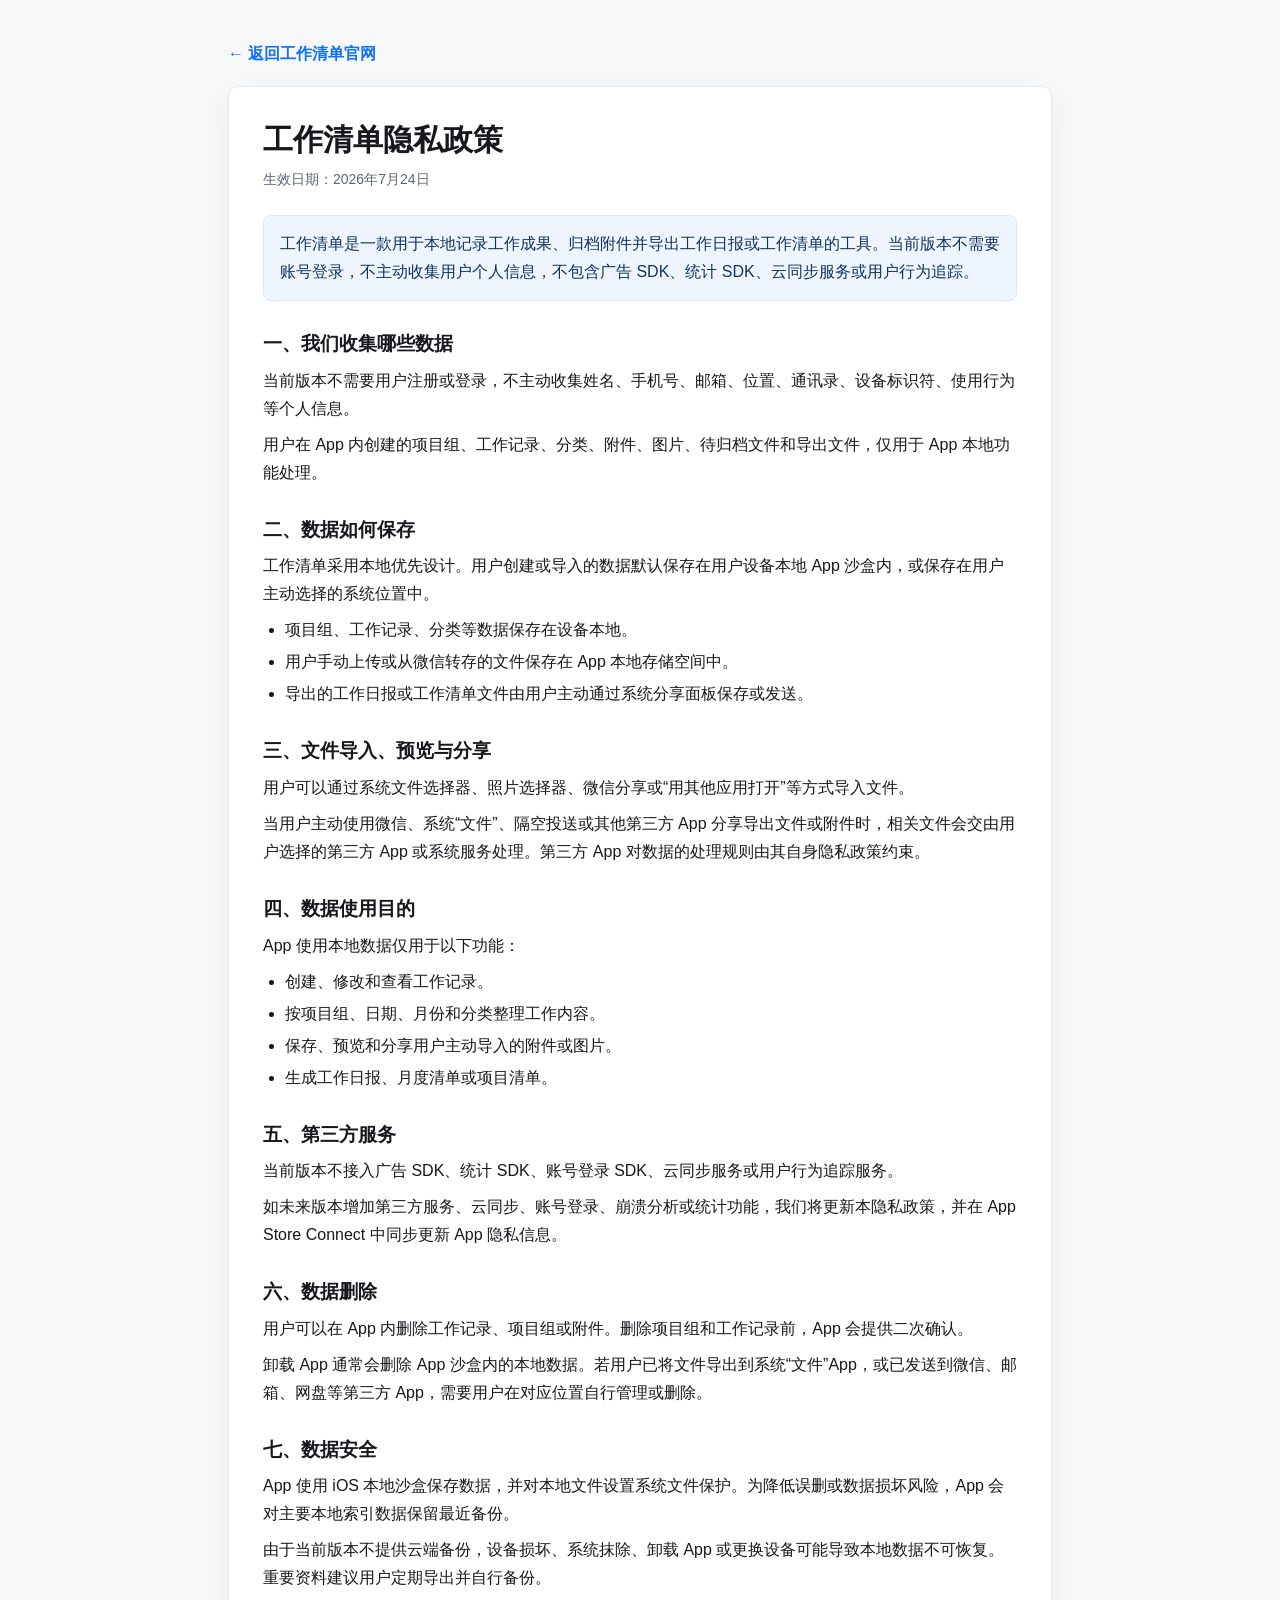
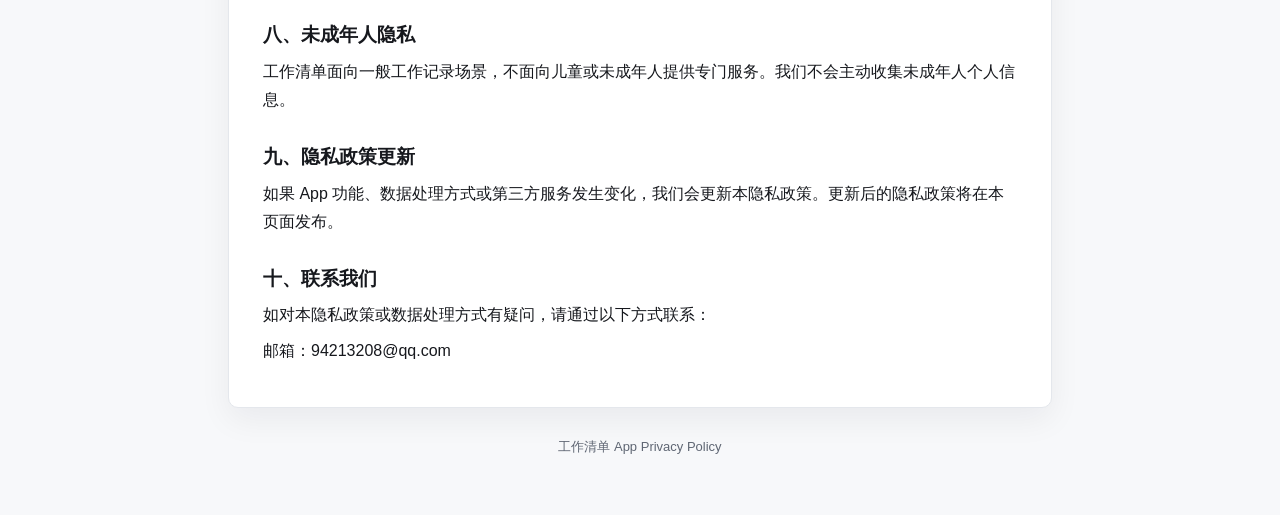
==== privacy/index.html @ f8ee0b87 "Publish WorkList promotional website" ====
<!doctype html>
<html lang="zh-CN">
<head>
  <meta charset="utf-8">
  <meta name="viewport" content="width=device-width, initial-scale=1">
  <title>工作清单隐私政策｜WorkList</title>
  <meta name="description" content="工作清单 App 隐私政策">
  <style>
    :root {
      color-scheme: light;
      --bg: #f7f8fa;
      --card: #ffffff;
      --text: #16181d;
      --muted: #5f6673;
      --border: #e4e7ec;
      --accent: #0f6fff;
    }

    * {
      box-sizing: border-box;
    }

    body {
      margin: 0;
      background: var(--bg);
      color: var(--text);
      font-family: -apple-system, BlinkMacSystemFont, "Segoe UI", "PingFang SC", "Hiragino Sans GB", "Microsoft YaHei", sans-serif;
      line-height: 1.75;
    }

    .back { display:inline-flex; margin-bottom:18px; text-decoration:none; font-weight:600; }
    main {
      max-width: 860px;
      margin: 0 auto;
      padding: 40px 18px 56px;
    }

    article {
      background: var(--card);
      border: 1px solid var(--border);
      border-radius: 10px;
      padding: 34px;
      box-shadow: 0 12px 32px rgba(18, 24, 40, 0.06);
    }

    h1 {
      margin: 0 0 8px;
      font-size: 30px;
      line-height: 1.25;
    }

    h2 {
      margin: 30px 0 10px;
      font-size: 19px;
      line-height: 1.35;
    }

    p {
      margin: 8px 0;
    }

    ul {
      margin: 8px 0 0;
      padding-left: 22px;
    }

    li {
      margin: 4px 0;
    }

    .meta {
      margin-bottom: 24px;
      color: var(--muted);
      font-size: 14px;
    }

    .summary {
      padding: 14px 16px;
      background: #eef5ff;
      border: 1px solid #d8e8ff;
      border-radius: 8px;
      color: #12335f;
    }

    a {
      color: var(--accent);
    }

    footer {
      margin-top: 28px;
      color: var(--muted);
      font-size: 13px;
      text-align: center;
    }

    @media (max-width: 640px) {
      main {
        padding: 18px 12px 36px;
      }

      article {
        padding: 22px;
      }

      h1 {
        font-size: 25px;
      }
    }
  </style>
</head>
<body>
  <main>
    <a class="back" href="../">← 返回工作清单官网</a>
    <article>
      <h1>工作清单隐私政策</h1>
      <p class="meta">生效日期：2026年7月24日</p>

      <p class="summary">
        工作清单是一款用于本地记录工作成果、归档附件并导出工作日报或工作清单的工具。当前版本不需要账号登录，不主动收集用户个人信息，不包含广告 SDK、统计 SDK、云同步服务或用户行为追踪。
      </p>

      <h2>一、我们收集哪些数据</h2>
      <p>当前版本不需要用户注册或登录，不主动收集姓名、手机号、邮箱、位置、通讯录、设备标识符、使用行为等个人信息。</p>
      <p>用户在 App 内创建的项目组、工作记录、分类、附件、图片、待归档文件和导出文件，仅用于 App 本地功能处理。</p>

      <h2>二、数据如何保存</h2>
      <p>工作清单采用本地优先设计。用户创建或导入的数据默认保存在用户设备本地 App 沙盒内，或保存在用户主动选择的系统位置中。</p>
      <ul>
        <li>项目组、工作记录、分类等数据保存在设备本地。</li>
        <li>用户手动上传或从微信转存的文件保存在 App 本地存储空间中。</li>
        <li>导出的工作日报或工作清单文件由用户主动通过系统分享面板保存或发送。</li>
      </ul>

      <h2>三、文件导入、预览与分享</h2>
      <p>用户可以通过系统文件选择器、照片选择器、微信分享或“用其他应用打开”等方式导入文件。</p>
      <p>当用户主动使用微信、系统“文件”、隔空投送或其他第三方 App 分享导出文件或附件时，相关文件会交由用户选择的第三方 App 或系统服务处理。第三方 App 对数据的处理规则由其自身隐私政策约束。</p>

      <h2>四、数据使用目的</h2>
      <p>App 使用本地数据仅用于以下功能：</p>
      <ul>
        <li>创建、修改和查看工作记录。</li>
        <li>按项目组、日期、月份和分类整理工作内容。</li>
        <li>保存、预览和分享用户主动导入的附件或图片。</li>
        <li>生成工作日报、月度清单或项目清单。</li>
      </ul>

      <h2>五、第三方服务</h2>
      <p>当前版本不接入广告 SDK、统计 SDK、账号登录 SDK、云同步服务或用户行为追踪服务。</p>
      <p>如未来版本增加第三方服务、云同步、账号登录、崩溃分析或统计功能，我们将更新本隐私政策，并在 App Store Connect 中同步更新 App 隐私信息。</p>

      <h2>六、数据删除</h2>
      <p>用户可以在 App 内删除工作记录、项目组或附件。删除项目组和工作记录前，App 会提供二次确认。</p>
      <p>卸载 App 通常会删除 App 沙盒内的本地数据。若用户已将文件导出到系统“文件”App，或已发送到微信、邮箱、网盘等第三方 App，需要用户在对应位置自行管理或删除。</p>

      <h2>七、数据安全</h2>
      <p>App 使用 iOS 本地沙盒保存数据，并对本地文件设置系统文件保护。为降低误删或数据损坏风险，App 会对主要本地索引数据保留最近备份。</p>
      <p>由于当前版本不提供云端备份，设备损坏、系统抹除、卸载 App 或更换设备可能导致本地数据不可恢复。重要资料建议用户定期导出并自行备份。</p>

      <h2>八、未成年人隐私</h2>
      <p>工作清单面向一般工作记录场景，不面向儿童或未成年人提供专门服务。我们不会主动收集未成年人个人信息。</p>

      <h2>九、隐私政策更新</h2>
      <p>如果 App 功能、数据处理方式或第三方服务发生变化，我们会更新本隐私政策。更新后的隐私政策将在本页面发布。</p>

      <h2>十、联系我们</h2>
      <p>如对本隐私政策或数据处理方式有疑问，请通过以下方式联系：</p>
      <p>邮箱：94213208@qq.com</p>
    </article>

    <footer>
      工作清单 App Privacy Policy
    </footer>
  </main>
</body>
</html>
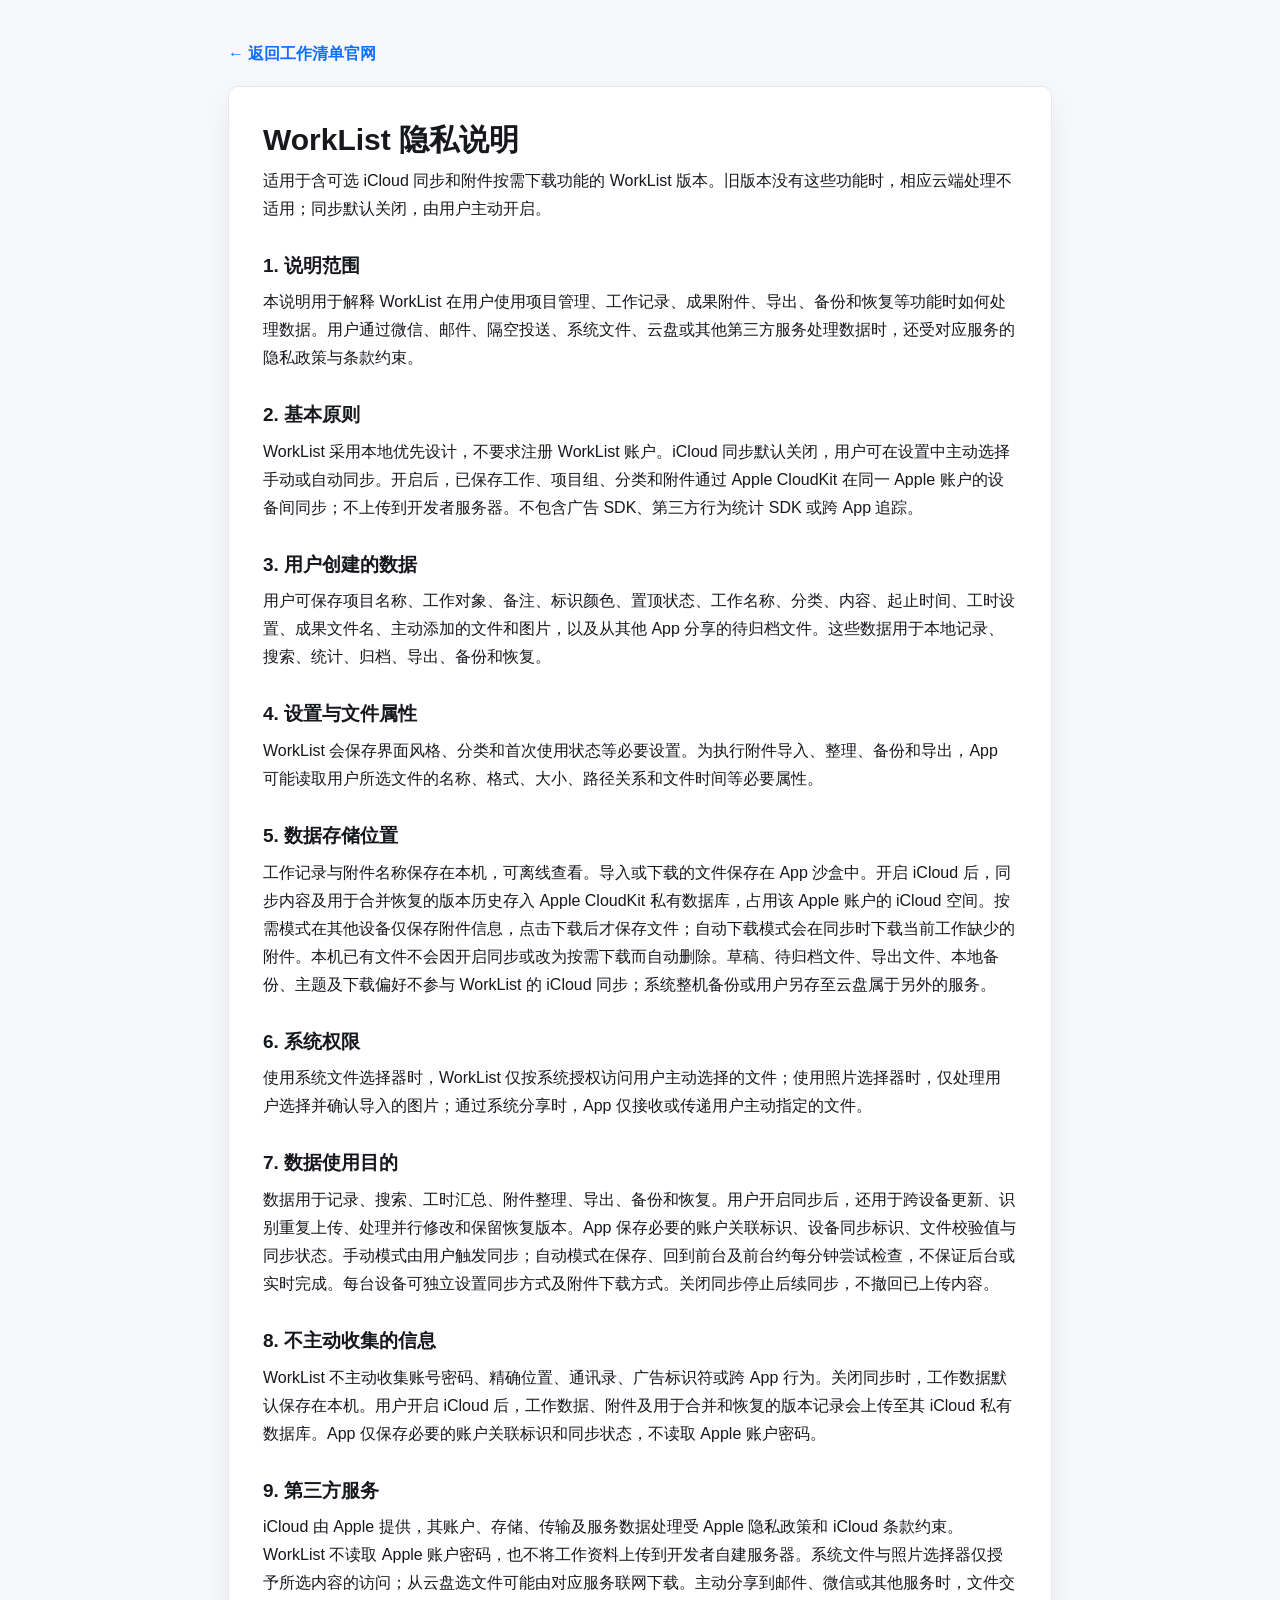
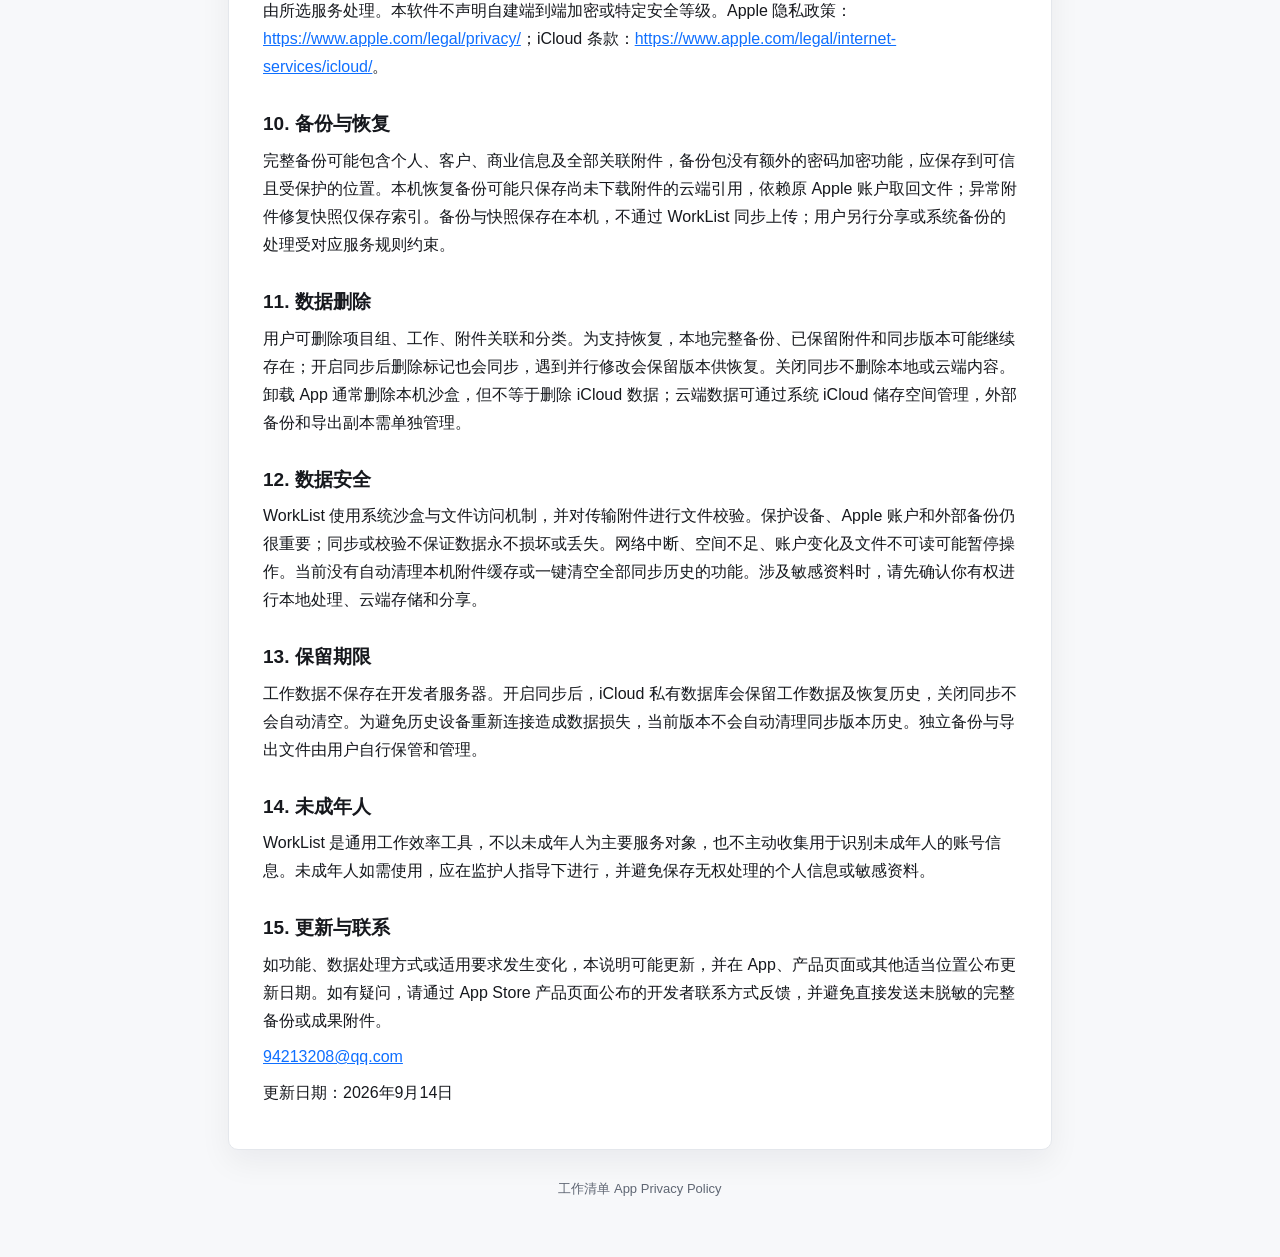
==== commit cc012ce7: "Update bilingual privacy policy for optional iCloud sync and on-demand attachments" ====
--- a/privacy/index.html
+++ b/privacy/index.html
@@ -111,61 +111,26 @@
 <body>
   <main>
     <a class="back" href="../">← 返回工作清单官网</a>
-    <article>
-      <h1>工作清单隐私政策</h1>
-      <p class="meta">生效日期：2026年7月24日</p>
-
-      <p class="summary">
-        工作清单是一款用于本地记录工作成果、归档附件并导出工作日报或工作清单的工具。当前版本不需要账号登录，不主动收集用户个人信息，不包含广告 SDK、统计 SDK、云同步服务或用户行为追踪。
-      </p>
-
-      <h2>一、我们收集哪些数据</h2>
-      <p>当前版本不需要用户注册或登录，不主动收集姓名、手机号、邮箱、位置、通讯录、设备标识符、使用行为等个人信息。</p>
-      <p>用户在 App 内创建的项目组、工作记录、分类、附件、图片、待归档文件和导出文件，仅用于 App 本地功能处理。</p>
-
-      <h2>二、数据如何保存</h2>
-      <p>工作清单采用本地优先设计。用户创建或导入的数据默认保存在用户设备本地 App 沙盒内，或保存在用户主动选择的系统位置中。</p>
-      <ul>
-        <li>项目组、工作记录、分类等数据保存在设备本地。</li>
-        <li>用户手动上传或从微信转存的文件保存在 App 本地存储空间中。</li>
-        <li>导出的工作日报或工作清单文件由用户主动通过系统分享面板保存或发送。</li>
-      </ul>
-
-      <h2>三、文件导入、预览与分享</h2>
-      <p>用户可以通过系统文件选择器、照片选择器、微信分享或“用其他应用打开”等方式导入文件。</p>
-      <p>当用户主动使用微信、系统“文件”、隔空投送或其他第三方 App 分享导出文件或附件时，相关文件会交由用户选择的第三方 App 或系统服务处理。第三方 App 对数据的处理规则由其自身隐私政策约束。</p>
-
-      <h2>四、数据使用目的</h2>
-      <p>App 使用本地数据仅用于以下功能：</p>
-      <ul>
-        <li>创建、修改和查看工作记录。</li>
-        <li>按项目组、日期、月份和分类整理工作内容。</li>
-        <li>保存、预览和分享用户主动导入的附件或图片。</li>
-        <li>生成工作日报、月度清单或项目清单。</li>
-      </ul>
-
-      <h2>五、第三方服务</h2>
-      <p>当前版本不接入广告 SDK、统计 SDK、账号登录 SDK、云同步服务或用户行为追踪服务。</p>
-      <p>如未来版本增加第三方服务、云同步、账号登录、崩溃分析或统计功能，我们将更新本隐私政策，并在 App Store Connect 中同步更新 App 隐私信息。</p>
-
-      <h2>六、数据删除</h2>
-      <p>用户可以在 App 内删除工作记录、项目组或附件。删除项目组和工作记录前，App 会提供二次确认。</p>
-      <p>卸载 App 通常会删除 App 沙盒内的本地数据。若用户已将文件导出到系统“文件”App，或已发送到微信、邮箱、网盘等第三方 App，需要用户在对应位置自行管理或删除。</p>
-
-      <h2>七、数据安全</h2>
-      <p>App 使用 iOS 本地沙盒保存数据，并对本地文件设置系统文件保护。为降低误删或数据损坏风险，App 会对主要本地索引数据保留最近备份。</p>
-      <p>由于当前版本不提供云端备份，设备损坏、系统抹除、卸载 App 或更换设备可能导致本地数据不可恢复。重要资料建议用户定期导出并自行备份。</p>
-
-      <h2>八、未成年人隐私</h2>
-      <p>工作清单面向一般工作记录场景，不面向儿童或未成年人提供专门服务。我们不会主动收集未成年人个人信息。</p>
-
-      <h2>九、隐私政策更新</h2>
-      <p>如果 App 功能、数据处理方式或第三方服务发生变化，我们会更新本隐私政策。更新后的隐私政策将在本页面发布。</p>
-
-      <h2>十、联系我们</h2>
-      <p>如对本隐私政策或数据处理方式有疑问，请通过以下方式联系：</p>
-      <p>邮箱：94213208@qq.com</p>
-    </article>
+    <article><h1>WorkList 隐私说明</h1>
+<p class="intro">适用于含可选 iCloud 同步和附件按需下载功能的 WorkList 版本。旧版本没有这些功能时，相应云端处理不适用；同步默认关闭，由用户主动开启。</p>
+<section><h2>1. 说明范围</h2><p>本说明用于解释 WorkList 在用户使用项目管理、工作记录、成果附件、导出、备份和恢复等功能时如何处理数据。用户通过微信、邮件、隔空投送、系统文件、云盘或其他第三方服务处理数据时，还受对应服务的隐私政策与条款约束。</p></section>
+<section><h2>2. 基本原则</h2><p>WorkList 采用本地优先设计，不要求注册 WorkList 账户。iCloud 同步默认关闭，用户可在设置中主动选择手动或自动同步。开启后，已保存工作、项目组、分类和附件通过 Apple CloudKit 在同一 Apple 账户的设备间同步；不上传到开发者服务器。不包含广告 SDK、第三方行为统计 SDK 或跨 App 追踪。</p></section>
+<section><h2>3. 用户创建的数据</h2><p>用户可保存项目名称、工作对象、备注、标识颜色、置顶状态、工作名称、分类、内容、起止时间、工时设置、成果文件名、主动添加的文件和图片，以及从其他 App 分享的待归档文件。这些数据用于本地记录、搜索、统计、归档、导出、备份和恢复。</p></section>
+<section><h2>4. 设置与文件属性</h2><p>WorkList 会保存界面风格、分类和首次使用状态等必要设置。为执行附件导入、整理、备份和导出，App 可能读取用户所选文件的名称、格式、大小、路径关系和文件时间等必要属性。</p></section>
+<section><h2>5. 数据存储位置</h2><p>工作记录与附件名称保存在本机，可离线查看。导入或下载的文件保存在 App 沙盒中。开启 iCloud 后，同步内容及用于合并恢复的版本历史存入 Apple CloudKit 私有数据库，占用该 Apple 账户的 iCloud 空间。按需模式在其他设备仅保存附件信息，点击下载后才保存文件；自动下载模式会在同步时下载当前工作缺少的附件。本机已有文件不会因开启同步或改为按需下载而自动删除。草稿、待归档文件、导出文件、本地备份、主题及下载偏好不参与 WorkList 的 iCloud 同步；系统整机备份或用户另存至云盘属于另外的服务。</p></section>
+<section><h2>6. 系统权限</h2><p>使用系统文件选择器时，WorkList 仅按系统授权访问用户主动选择的文件；使用照片选择器时，仅处理用户选择并确认导入的图片；通过系统分享时，App 仅接收或传递用户主动指定的文件。</p></section>
+<section><h2>7. 数据使用目的</h2><p>数据用于记录、搜索、工时汇总、附件整理、导出、备份和恢复。用户开启同步后，还用于跨设备更新、识别重复上传、处理并行修改和保留恢复版本。App 保存必要的账户关联标识、设备同步标识、文件校验值与同步状态。手动模式由用户触发同步；自动模式在保存、回到前台及前台约每分钟尝试检查，不保证后台或实时完成。每台设备可独立设置同步方式及附件下载方式。关闭同步停止后续同步，不撤回已上传内容。</p></section>
+<section><h2>8. 不主动收集的信息</h2><p>WorkList 不主动收集账号密码、精确位置、通讯录、广告标识符或跨 App 行为。关闭同步时，工作数据默认保存在本机。用户开启 iCloud 后，工作数据、附件及用于合并和恢复的版本记录会上传至其 iCloud 私有数据库。App 仅保存必要的账户关联标识和同步状态，不读取 Apple 账户密码。</p></section>
+<section><h2>9. 第三方服务</h2><p>iCloud 由 Apple 提供，其账户、存储、传输及服务数据处理受 Apple 隐私政策和 iCloud 条款约束。WorkList 不读取 Apple 账户密码，也不将工作资料上传到开发者自建服务器。系统文件与照片选择器仅授予所选内容的访问；从云盘选文件可能由对应服务联网下载。主动分享到邮件、微信或其他服务时，文件交由所选服务处理。本软件不声明自建端到端加密或特定安全等级。Apple 隐私政策：<a href="https://www.apple.com/legal/privacy/">https://www.apple.com/legal/privacy/</a>；iCloud 条款：<a href="https://www.apple.com/legal/internet-services/icloud/">https://www.apple.com/legal/internet-services/icloud/</a>。</p></section>
+<section><h2>10. 备份与恢复</h2><p>完整备份可能包含个人、客户、商业信息及全部关联附件，备份包没有额外的密码加密功能，应保存到可信且受保护的位置。本机恢复备份可能只保存尚未下载附件的云端引用，依赖原 Apple 账户取回文件；异常附件修复快照仅保存索引。备份与快照保存在本机，不通过 WorkList 同步上传；用户另行分享或系统备份的处理受对应服务规则约束。</p></section>
+<section><h2>11. 数据删除</h2><p>用户可删除项目组、工作、附件关联和分类。为支持恢复，本地完整备份、已保留附件和同步版本可能继续存在；开启同步后删除标记也会同步，遇到并行修改会保留版本供恢复。关闭同步不删除本地或云端内容。卸载 App 通常删除本机沙盒，但不等于删除 iCloud 数据；云端数据可通过系统 iCloud 储存空间管理，外部备份和导出副本需单独管理。</p></section>
+<section><h2>12. 数据安全</h2><p>WorkList 使用系统沙盒与文件访问机制，并对传输附件进行文件校验。保护设备、Apple 账户和外部备份仍很重要；同步或校验不保证数据永不损坏或丢失。网络中断、空间不足、账户变化及文件不可读可能暂停操作。当前没有自动清理本机附件缓存或一键清空全部同步历史的功能。涉及敏感资料时，请先确认你有权进行本地处理、云端存储和分享。</p></section>
+<section><h2>13. 保留期限</h2><p>工作数据不保存在开发者服务器。开启同步后，iCloud 私有数据库会保留工作数据及恢复历史，关闭同步不会自动清空。为避免历史设备重新连接造成数据损失，当前版本不会自动清理同步版本历史。独立备份与导出文件由用户自行保管和管理。</p></section>
+<section><h2>14. 未成年人</h2><p>WorkList 是通用工作效率工具，不以未成年人为主要服务对象，也不主动收集用于识别未成年人的账号信息。未成年人如需使用，应在监护人指导下进行，并避免保存无权处理的个人信息或敏感资料。</p></section>
+<section><h2>15. 更新与联系</h2><p>如功能、数据处理方式或适用要求发生变化，本说明可能更新，并在 App、产品页面或其他适当位置公布更新日期。如有疑问，请通过 App Store 产品页面公布的开发者联系方式反馈，并避免直接发送未脱敏的完整备份或成果附件。</p></section>
+<p><a href="mailto:94213208@qq.com">94213208@qq.com</a></p>
+<p class="updated">更新日期：2026年9月14日</p>
+</article>
 
     <footer>
       工作清单 App Privacy Policy
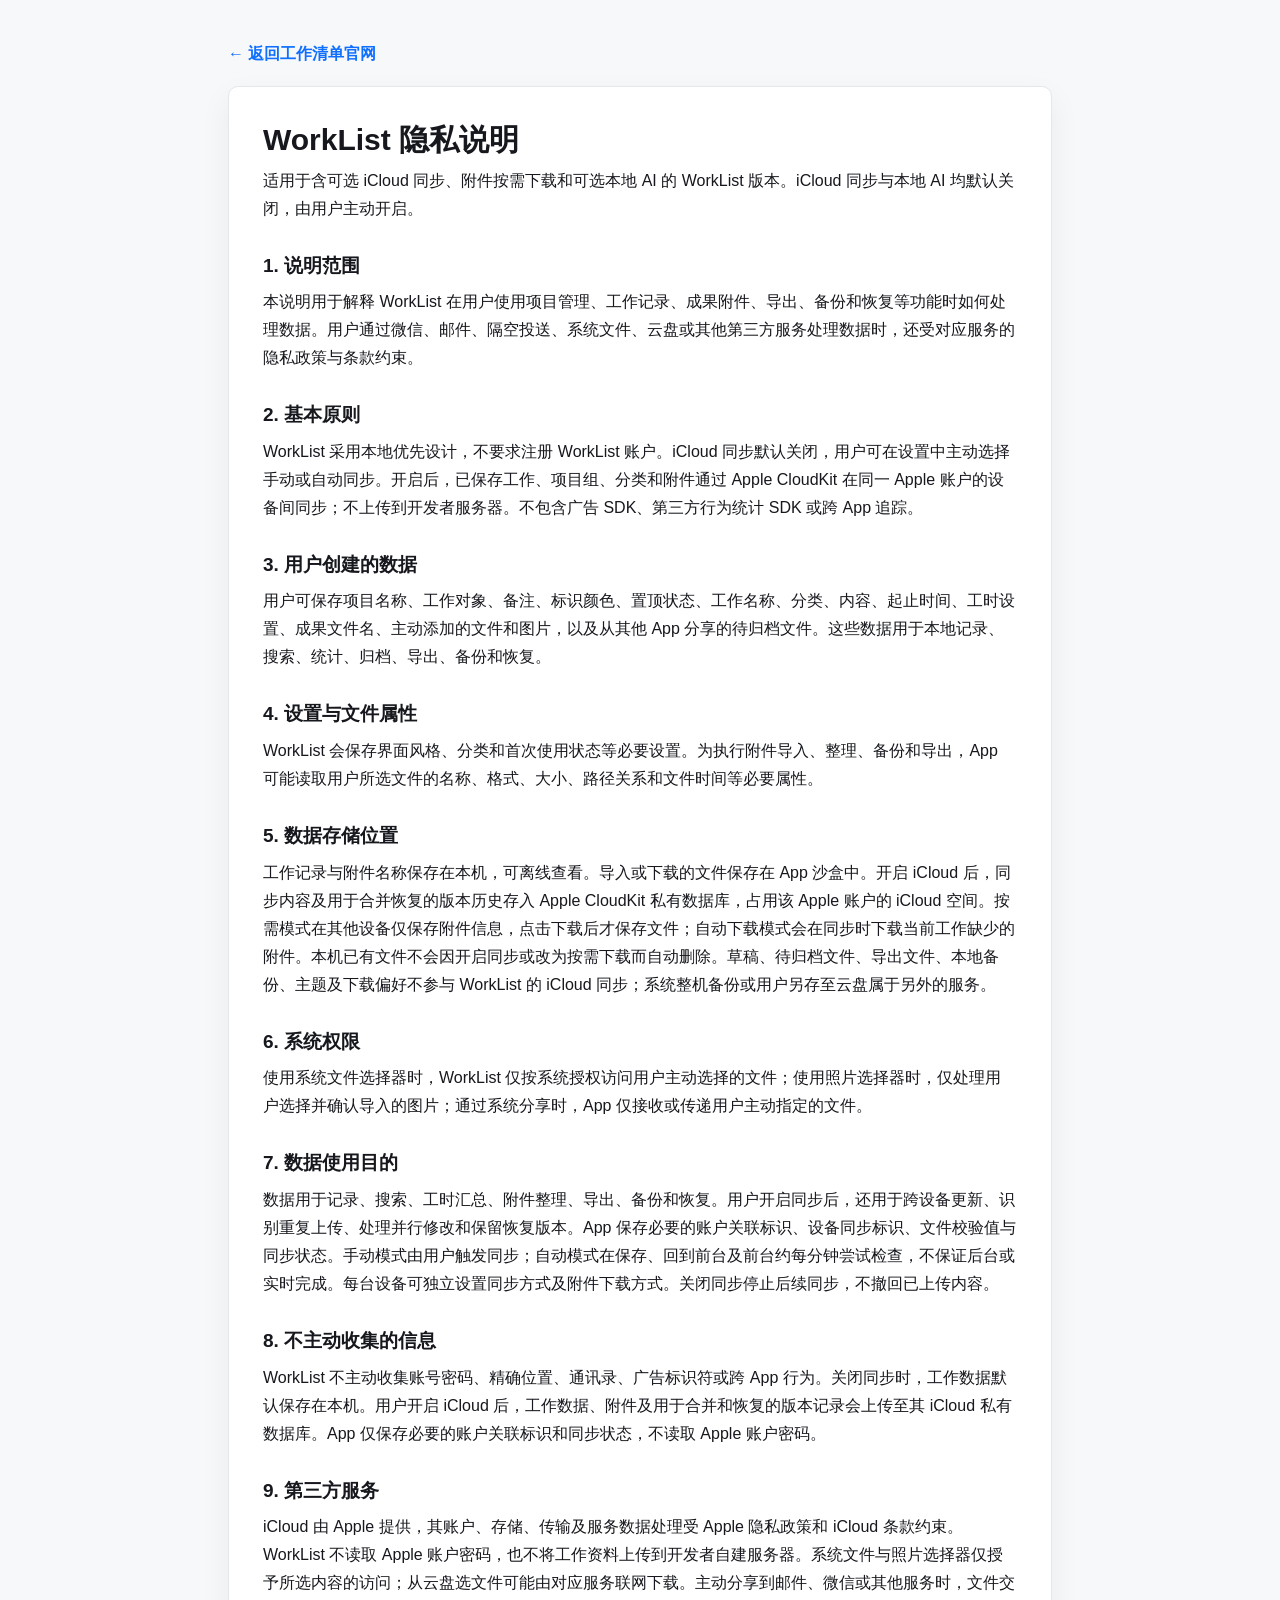
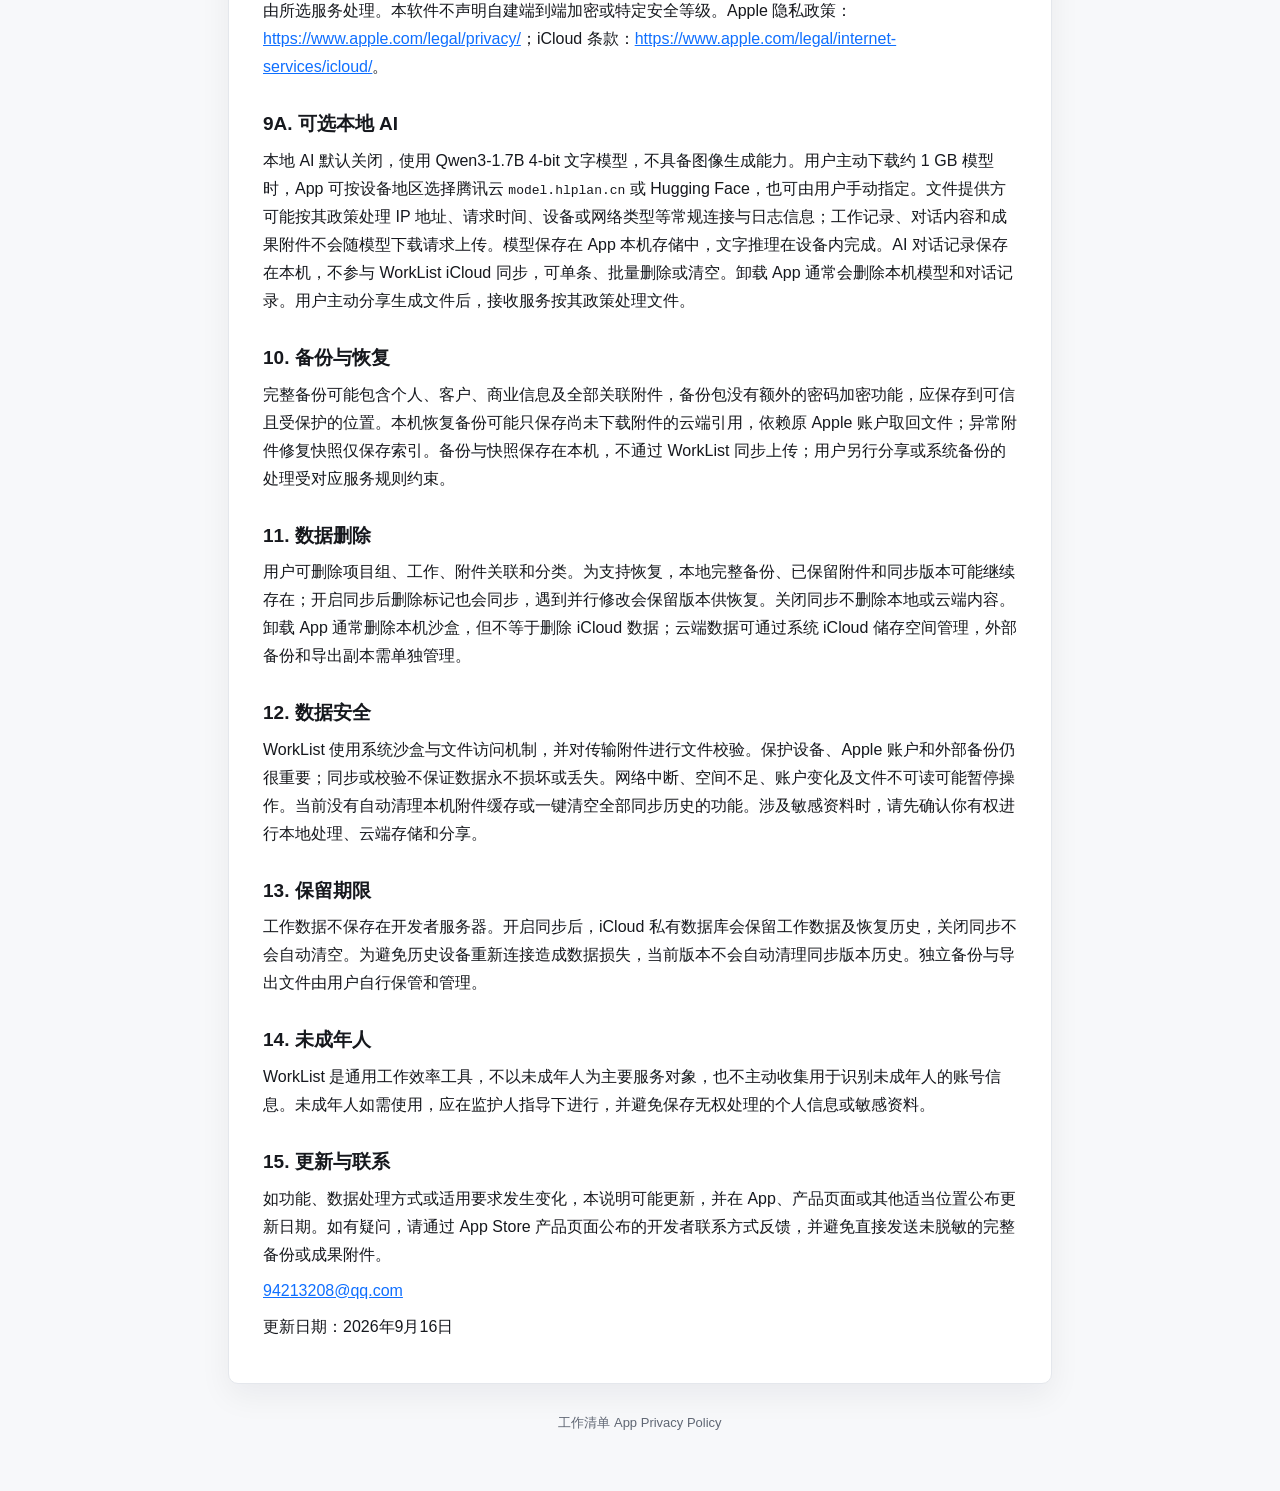
==== commit aa01bb26: "Update detailed privacy policy for WorkList 2.1 local AI" ====
--- a/privacy/index.html
+++ b/privacy/index.html
@@ -1,6 +1,5 @@
 <!doctype html>
-<html lang="zh-CN">
-<head>
+<html lang="zh-CN"><head>
   <meta charset="utf-8">
   <meta name="viewport" content="width=device-width, initial-scale=1">
   <title>工作清单隐私政策｜WorkList</title>
@@ -112,7 +111,7 @@
   <main>
     <a class="back" href="../">← 返回工作清单官网</a>
     <article><h1>WorkList 隐私说明</h1>
-<p class="intro">适用于含可选 iCloud 同步和附件按需下载功能的 WorkList 版本。旧版本没有这些功能时，相应云端处理不适用；同步默认关闭，由用户主动开启。</p>
+<p class="intro">适用于含可选 iCloud 同步、附件按需下载和可选本地 AI 的 WorkList 版本。iCloud 同步与本地 AI 均默认关闭，由用户主动开启。</p>
 <section><h2>1. 说明范围</h2><p>本说明用于解释 WorkList 在用户使用项目管理、工作记录、成果附件、导出、备份和恢复等功能时如何处理数据。用户通过微信、邮件、隔空投送、系统文件、云盘或其他第三方服务处理数据时，还受对应服务的隐私政策与条款约束。</p></section>
 <section><h2>2. 基本原则</h2><p>WorkList 采用本地优先设计，不要求注册 WorkList 账户。iCloud 同步默认关闭，用户可在设置中主动选择手动或自动同步。开启后，已保存工作、项目组、分类和附件通过 Apple CloudKit 在同一 Apple 账户的设备间同步；不上传到开发者服务器。不包含广告 SDK、第三方行为统计 SDK 或跨 App 追踪。</p></section>
 <section><h2>3. 用户创建的数据</h2><p>用户可保存项目名称、工作对象、备注、标识颜色、置顶状态、工作名称、分类、内容、起止时间、工时设置、成果文件名、主动添加的文件和图片，以及从其他 App 分享的待归档文件。这些数据用于本地记录、搜索、统计、归档、导出、备份和恢复。</p></section>
@@ -122,6 +121,7 @@
 <section><h2>7. 数据使用目的</h2><p>数据用于记录、搜索、工时汇总、附件整理、导出、备份和恢复。用户开启同步后，还用于跨设备更新、识别重复上传、处理并行修改和保留恢复版本。App 保存必要的账户关联标识、设备同步标识、文件校验值与同步状态。手动模式由用户触发同步；自动模式在保存、回到前台及前台约每分钟尝试检查，不保证后台或实时完成。每台设备可独立设置同步方式及附件下载方式。关闭同步停止后续同步，不撤回已上传内容。</p></section>
 <section><h2>8. 不主动收集的信息</h2><p>WorkList 不主动收集账号密码、精确位置、通讯录、广告标识符或跨 App 行为。关闭同步时，工作数据默认保存在本机。用户开启 iCloud 后，工作数据、附件及用于合并和恢复的版本记录会上传至其 iCloud 私有数据库。App 仅保存必要的账户关联标识和同步状态，不读取 Apple 账户密码。</p></section>
 <section><h2>9. 第三方服务</h2><p>iCloud 由 Apple 提供，其账户、存储、传输及服务数据处理受 Apple 隐私政策和 iCloud 条款约束。WorkList 不读取 Apple 账户密码，也不将工作资料上传到开发者自建服务器。系统文件与照片选择器仅授予所选内容的访问；从云盘选文件可能由对应服务联网下载。主动分享到邮件、微信或其他服务时，文件交由所选服务处理。本软件不声明自建端到端加密或特定安全等级。Apple 隐私政策：<a href="https://www.apple.com/legal/privacy/">https://www.apple.com/legal/privacy/</a>；iCloud 条款：<a href="https://www.apple.com/legal/internet-services/icloud/">https://www.apple.com/legal/internet-services/icloud/</a>。</p></section>
+<section><h2>9A. 可选本地 AI</h2><p>本地 AI 默认关闭，使用 Qwen3-1.7B 4-bit 文字模型，不具备图像生成能力。用户主动下载约 1 GB 模型时，App 可按设备地区选择腾讯云 <code>model.hlplan.cn</code> 或 Hugging Face，也可由用户手动指定。文件提供方可能按其政策处理 IP 地址、请求时间、设备或网络类型等常规连接与日志信息；工作记录、对话内容和成果附件不会随模型下载请求上传。模型保存在 App 本机存储中，文字推理在设备内完成。AI 对话记录保存在本机，不参与 WorkList iCloud 同步，可单条、批量删除或清空。卸载 App 通常会删除本机模型和对话记录。用户主动分享生成文件后，接收服务按其政策处理文件。</p></section>
 <section><h2>10. 备份与恢复</h2><p>完整备份可能包含个人、客户、商业信息及全部关联附件，备份包没有额外的密码加密功能，应保存到可信且受保护的位置。本机恢复备份可能只保存尚未下载附件的云端引用，依赖原 Apple 账户取回文件；异常附件修复快照仅保存索引。备份与快照保存在本机，不通过 WorkList 同步上传；用户另行分享或系统备份的处理受对应服务规则约束。</p></section>
 <section><h2>11. 数据删除</h2><p>用户可删除项目组、工作、附件关联和分类。为支持恢复，本地完整备份、已保留附件和同步版本可能继续存在；开启同步后删除标记也会同步，遇到并行修改会保留版本供恢复。关闭同步不删除本地或云端内容。卸载 App 通常删除本机沙盒，但不等于删除 iCloud 数据；云端数据可通过系统 iCloud 储存空间管理，外部备份和导出副本需单独管理。</p></section>
 <section><h2>12. 数据安全</h2><p>WorkList 使用系统沙盒与文件访问机制，并对传输附件进行文件校验。保护设备、Apple 账户和外部备份仍很重要；同步或校验不保证数据永不损坏或丢失。网络中断、空间不足、账户变化及文件不可读可能暂停操作。当前没有自动清理本机附件缓存或一键清空全部同步历史的功能。涉及敏感资料时，请先确认你有权进行本地处理、云端存储和分享。</p></section>
@@ -129,12 +129,13 @@
 <section><h2>14. 未成年人</h2><p>WorkList 是通用工作效率工具，不以未成年人为主要服务对象，也不主动收集用于识别未成年人的账号信息。未成年人如需使用，应在监护人指导下进行，并避免保存无权处理的个人信息或敏感资料。</p></section>
 <section><h2>15. 更新与联系</h2><p>如功能、数据处理方式或适用要求发生变化，本说明可能更新，并在 App、产品页面或其他适当位置公布更新日期。如有疑问，请通过 App Store 产品页面公布的开发者联系方式反馈，并避免直接发送未脱敏的完整备份或成果附件。</p></section>
 <p><a href="mailto:94213208@qq.com">94213208@qq.com</a></p>
-<p class="updated">更新日期：2026年9月14日</p>
+<p class="updated">更新日期：2026年9月16日</p>
 </article>
 
     <footer>
       工作清单 App Privacy Policy
     </footer>
   </main>
-</body>
-</html>
+
+
+</body></html>
